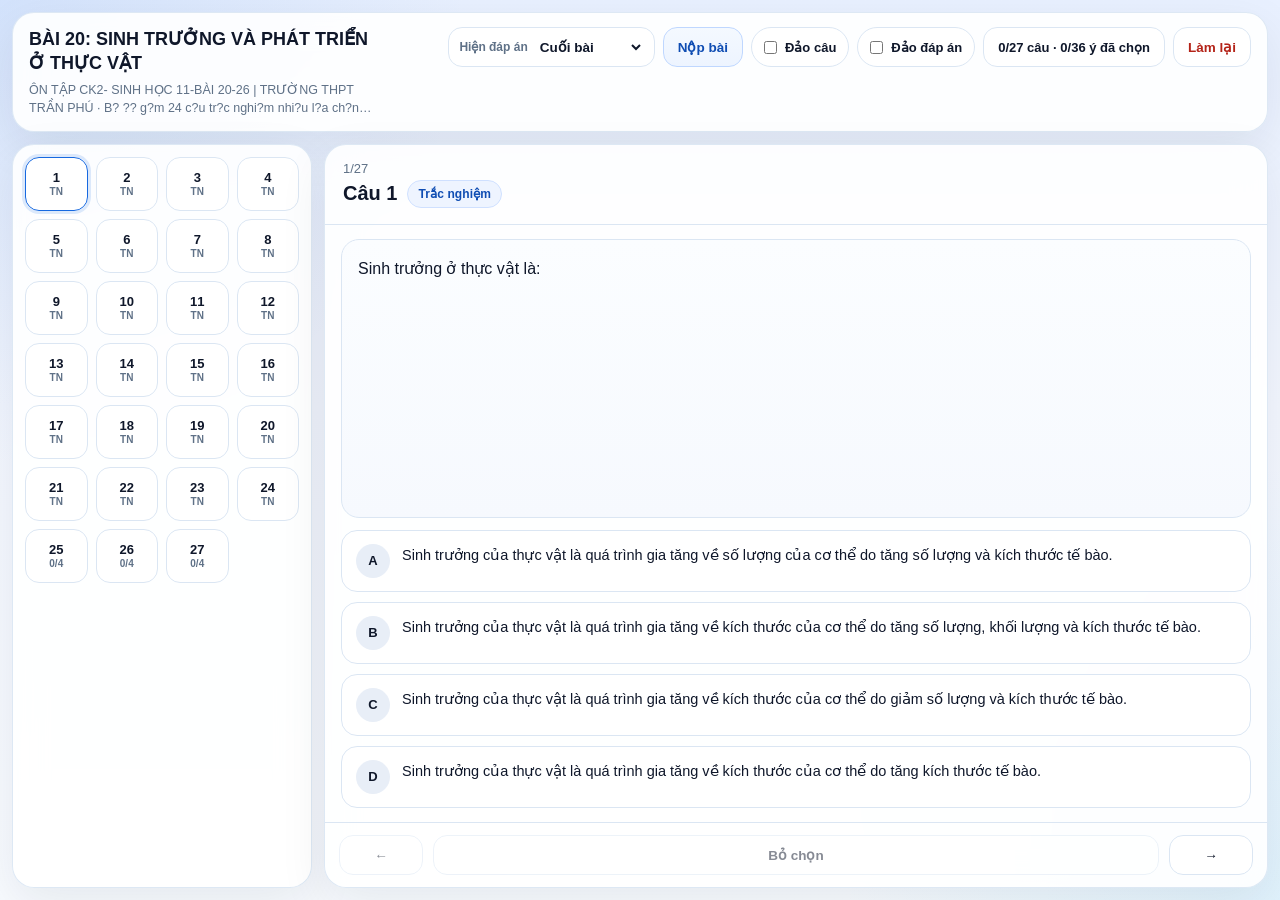
==== index.html @ 94e18d4b "Migrate quiz to bai20 data and remove explanations" ====
<!DOCTYPE html>
<html lang="vi">
<head>
  <meta charset="UTF-8" />
  <meta name="viewport" content="width=device-width, initial-scale=1.0, viewport-fit=cover" />
  <title>Ôn tập Sinh học 11</title>
  <link rel="stylesheet" href="style.css" />
</head>
<body>
  <div class="app">
    <header class="topbar">
      <div class="titlebox">
        <div class="title" id="examTitle">Đang tải...</div>
        <div class="subtitle" id="examSection"></div>
      </div>

      <div class="tools">
        <button class="tool-btn mobile-only" id="openPaletteBtn" type="button">Câu</button>
        <label class="tool-field mode-field" for="revealModeSelect">
          <span class="tool-label">Hiện đáp án</span>
          <select class="tool-select" id="revealModeSelect">
            <option value="submit">Cuối bài</option>
            <option value="instant">Chọn xong</option>
          </select>
        </label>
        <button class="tool-btn accent" id="submitBtn" type="button">Nộp bài</button>
        <label class="toggle-chip" for="shuffleQuestionsToggle">
          <input id="shuffleQuestionsToggle" type="checkbox" />
          <span>Đảo câu</span>
        </label>
        <label class="toggle-chip" for="shuffleOptionsToggle">
          <input id="shuffleOptionsToggle" type="checkbox" />
          <span>Đảo đáp án</span>
        </label>
        <div class="summary" id="summary">0/0</div>
        <button class="tool-btn danger" id="resetBtn" type="button" title="Xóa toàn bộ lựa chọn">Làm lại</button>
      </div>
    </header>

    <main class="main">
      <aside class="sidebar card">
        <div class="palette" id="paletteDesktop"></div>
      </aside>

      <section class="viewer card">
        <div class="viewer-head">
          <div class="viewer-head-left">
            <div class="q-position" id="qPosition">0/0</div>
            <div class="q-title-row">
              <div class="q-number" id="qNumber">Câu 1</div>
              <div class="q-type-badge" id="qTypeBadge" hidden>Trắc nghiệm</div>
            </div>
          </div>
          <div class="viewer-head-right">
            <div class="answer-chip" id="answerChip" hidden>Đáp án: A</div>
          </div>
        </div>

        <div class="viewer-body">
          <div class="question-text" id="questionText">Đang tải...</div>
          <div class="question-media" id="questionMedia" hidden></div>
          <div class="options" id="options"></div>
        </div>

        <div class="viewer-foot">
          <button class="nav-btn" id="prevBtn" type="button">←</button>
          <button class="nav-btn" id="clearBtn" type="button">Bỏ chọn</button>
          <button class="nav-btn" id="nextBtn" type="button">→</button>
        </div>
      </section>
    </main>
  </div>

  <div class="overlay" id="overlay" hidden>
    <div class="overlay-panel">
      <div class="overlay-head">
        <div class="overlay-title">Chọn câu</div>
        <button class="tool-btn" id="closePaletteBtn" type="button">Đóng</button>
      </div>
      <div class="palette mobile-palette" id="paletteMobile"></div>
    </div>
  </div>

  <script src="javascript.js"></script>
</body>
</html>
---- style.css ----
:root {
  --bg: #f3f7ff;
  --bg-strong: #e8f0ff;
  --card: #ffffff;
  --line: #dbe6f3;
  --line-strong: #bfd2e6;
  --text: #0f172a;
  --muted: #5f7187;
  --accent: #1769e0;
  --accent-strong: #0f4db3;
  --accent-soft: #edf4ff;
  --green: #157347;
  --green-soft: #ecfdf3;
  --red: #b42318;
  --red-soft: #fff1f1;
  --amber: #b45309;
  --amber-soft: #fff7e8;
  --code-bg: #0f172a;
  --code-border: #1e293b;
  --code-text: #e2e8f0;
  --code-comment: #94a3b8;
  --code-keyword: #f59e0b;
  --code-builtin: #67e8f9;
  --code-string: #86efac;
  --code-number: #fda4af;
  --inline-code-bg: #e0f2fe;
  --inline-code-border: #bae6fd;
  --inline-code-text: #0c4a6e;
  --shadow: 0 16px 48px rgba(15, 23, 42, 0.08);
}

* {
  box-sizing: border-box;
}

html,
body {
  height: 100%;
  margin: 0;
}

body {
  font-family: "Be Vietnam Pro", "Segoe UI", sans-serif;
  background:
    radial-gradient(circle at top left, rgba(23, 105, 224, 0.1), transparent 30%),
    radial-gradient(circle at right bottom, rgba(14, 165, 233, 0.1), transparent 28%),
    linear-gradient(180deg, var(--bg-strong) 0%, var(--bg) 45%, #f8fbff 100%);
  color: var(--text);
  overflow: hidden;
}

button {
  font: inherit;
}

.app {
  height: 100dvh;
  padding: 12px;
  display: grid;
  grid-template-rows: auto 1fr;
  gap: 12px;
}

.card,
.topbar {
  background: rgba(255, 255, 255, 0.9);
  border: 1px solid rgba(219, 230, 243, 0.92);
  border-radius: 22px;
  box-shadow: var(--shadow);
  backdrop-filter: blur(16px);
}

.topbar {
  display: flex;
  align-items: flex-start;
  justify-content: space-between;
  flex-wrap: wrap;
  gap: 14px;
  padding: 14px 16px;
  min-width: 0;
}

.titlebox {
  flex: 1;
  min-width: 0;
}

.title {
  font-size: 18px;
  font-weight: 800;
  line-height: 1.35;
  white-space: normal;
  display: -webkit-box;
  -webkit-box-orient: vertical;
  -webkit-line-clamp: 2;
  overflow: hidden;
}

.subtitle {
  margin-top: 5px;
  font-size: 12.5px;
  line-height: 1.45;
  color: var(--muted);
  white-space: normal;
  display: -webkit-box;
  -webkit-box-orient: vertical;
  -webkit-line-clamp: 2;
  overflow: hidden;
}

.tools {
  display: flex;
  align-items: center;
  justify-content: flex-end;
  gap: 8px;
  flex-wrap: wrap;
  flex: 1 1 520px;
  min-width: 0;
}

.tool-btn,
.nav-btn,
.q-btn,
.option-btn,
.tf-choice-btn {
  -webkit-tap-highlight-color: transparent;
  touch-action: manipulation;
}

.tool-btn,
.nav-btn {
  min-height: 40px;
  padding: 0 14px;
  border: 1px solid var(--line);
  background: rgba(255, 255, 255, 0.92);
  color: var(--text);
  border-radius: 14px;
  font-size: 13.5px;
  font-weight: 700;
  cursor: pointer;
  transition: 0.16s ease;
}

.tool-btn,
.tool-field,
.toggle-chip,
.summary {
  min-width: 0;
}

.tool-btn:hover,
.nav-btn:hover {
  border-color: var(--line-strong);
  background: #f8fbff;
}

.tool-btn.active {
  border-color: #a8c8ff;
  background: var(--accent-soft);
  color: var(--accent-strong);
}

.tool-btn.accent {
  border-color: #bfd7ff;
  background: linear-gradient(180deg, #f4f9ff 0%, var(--accent-soft) 100%);
  color: var(--accent-strong);
}

.tool-btn.danger {
  color: var(--red);
}

.tool-btn:disabled,
.nav-btn:disabled,
.tf-choice-btn:disabled {
  opacity: 0.5;
  cursor: not-allowed;
}

.tool-field {
  min-height: 40px;
  max-width: 100%;
  padding: 0 10px;
  display: inline-flex;
  align-items: center;
  gap: 8px;
  border: 1px solid var(--line);
  border-radius: 14px;
  background: rgba(255, 255, 255, 0.92);
}

.mode-field {
  min-width: 0;
}

.tool-label {
  flex-shrink: 0;
  color: var(--muted);
  font-size: 12px;
  font-weight: 800;
  white-space: nowrap;
}

.tool-select {
  min-width: 108px;
  max-width: 100%;
  border: 0;
  padding: 0;
  background: transparent;
  color: var(--text);
  font-size: 13.5px;
  font-weight: 700;
  outline: none;
}

.toggle-chip {
  min-height: 40px;
  max-width: 100%;
  padding: 0 12px;
  display: inline-flex;
  align-items: center;
  gap: 8px;
  border: 1px solid var(--line);
  border-radius: 999px;
  background: rgba(255, 255, 255, 0.92);
  color: var(--text);
  font-size: 13px;
  font-weight: 700;
  cursor: pointer;
  user-select: none;
}

.toggle-chip span {
  min-width: 0;
  overflow: hidden;
  text-overflow: ellipsis;
  white-space: nowrap;
}

.toggle-chip input {
  margin: 0;
  accent-color: var(--accent);
}

.summary {
  min-height: 40px;
  padding: 0 14px;
  display: flex;
  align-items: center;
  justify-content: center;
  border: 1px solid var(--line);
  border-radius: 14px;
  background: rgba(255, 255, 255, 0.92);
  font-size: 13px;
  font-weight: 800;
  white-space: nowrap;
}

.main {
  min-height: 0;
  display: grid;
  grid-template-columns: minmax(250px, 300px) minmax(0, 1fr);
  gap: 12px;
}

.sidebar {
  min-height: 0;
  overflow: auto;
  padding: 12px;
}

.palette {
  display: grid;
  grid-template-columns: repeat(auto-fill, minmax(58px, 1fr));
  gap: 8px;
  align-content: start;
}

.q-btn {
  min-height: 54px;
  padding: 8px 6px;
  border: 1px solid var(--line);
  background: rgba(255, 255, 255, 0.96);
  color: var(--text);
  border-radius: 14px;
  display: flex;
  flex-direction: column;
  align-items: center;
  justify-content: center;
  gap: 2px;
  cursor: pointer;
  transition: 0.16s ease;
}

.q-btn:hover {
  border-color: var(--line-strong);
  background: #f8fbff;
}

.q-btn-number {
  font-size: 13px;
  font-weight: 800;
  line-height: 1;
}

.q-btn-meta {
  font-size: 10px;
  font-weight: 700;
  color: var(--muted);
  line-height: 1.1;
  text-transform: uppercase;
}

.q-btn.answered {
  background: var(--accent-soft);
  border-color: #bfd7ff;
  color: var(--accent-strong);
}

.q-btn.answered .q-btn-meta {
  color: var(--accent-strong);
}

.q-btn.partial {
  background: var(--amber-soft);
  border-color: #fbd38d;
  color: var(--amber);
}

.q-btn.partial .q-btn-meta {
  color: var(--amber);
}

.q-btn.correct {
  background: var(--green-soft);
  border-color: #9fe3b8;
  color: var(--green);
}

.q-btn.correct .q-btn-meta {
  color: var(--green);
}

.q-btn.wrong {
  background: var(--red-soft);
  border-color: #f7b1aa;
  color: var(--red);
}

.q-btn.wrong .q-btn-meta {
  color: var(--red);
}

.q-btn.current {
  border-color: var(--accent);
  box-shadow: 0 0 0 3px rgba(23, 105, 224, 0.14);
}

.viewer {
  min-width: 0;
  min-height: 0;
  display: grid;
  grid-template-rows: auto 1fr auto;
  overflow: hidden;
}

.viewer-head {
  display: flex;
  align-items: flex-start;
  justify-content: space-between;
  gap: 12px;
  padding: 16px 18px;
  border-bottom: 1px solid var(--line);
}

.viewer-head-left {
  min-width: 0;
}

.q-position {
  font-size: 13px;
  color: var(--muted);
}

.q-title-row {
  margin-top: 4px;
  display: flex;
  align-items: center;
  gap: 10px;
  flex-wrap: wrap;
}

.q-number {
  font-size: 20px;
  font-weight: 800;
}

.q-type-badge {
  padding: 6px 10px;
  border-radius: 999px;
  font-size: 12px;
  font-weight: 800;
  letter-spacing: 0.01em;
  background: #eef4ff;
  border: 1px solid #cfe0ff;
  color: var(--accent-strong);
}

.q-type-badge[data-type="true_false"] {
  background: #fff7ed;
  border-color: #fed7aa;
  color: #c2410c;
}

.viewer-head-right {
  display: flex;
  align-items: flex-start;
  justify-content: flex-end;
  gap: 8px;
  flex-shrink: 0;
}

.answer-chip {
  max-width: 320px;
  flex-shrink: 0;
  padding: 9px 12px;
  border-radius: 16px;
  border: 1px solid #9fe3b8;
  background: var(--green-soft);
  color: var(--green);
  font-size: 13px;
  font-weight: 800;
  line-height: 1.45;
  white-space: nowrap;
}

.answer-chip.wide {
  white-space: normal;
}

.viewer-body {
  min-height: 0;
  display: flex;
  flex-direction: column;
  gap: 12px;
  padding: 14px 16px;
  overflow: hidden;
}

.question-text {
  flex: 1 1 auto;
  min-height: 0;
  overflow: auto;
  padding: 16px;
  display: flex;
  flex-direction: column;
  gap: 12px;
  border: 1px solid var(--line);
  border-radius: 18px;
  background: linear-gradient(180deg, #fbfdff 0%, #f6f9fe 100%);
  white-space: normal;
  word-break: break-word;
  font-size: 16px;
  line-height: 1.65;
  tab-size: 4;
}

.question-stem {
  white-space: pre-wrap;
}

.question-media {
  display: grid;
  gap: 12px;
}

.question-figure {
  margin: 0;
  border: 1px solid var(--line);
  border-radius: 18px;
  background: rgba(255, 255, 255, 0.96);
  overflow: hidden;
}

.question-image {
  width: 100%;
  max-height: min(46vh, 420px);
  display: block;
  object-fit: contain;
  background:
    linear-gradient(135deg, rgba(23, 105, 224, 0.08), rgba(14, 165, 233, 0.04)),
    #f8fbff;
}

.question-caption {
  padding: 10px 12px 12px;
  border-top: 1px solid var(--line);
  color: var(--muted);
  font-size: 13px;
  line-height: 1.5;
}

.question-code {
  margin: 0;
  border: 1px solid var(--code-border);
  border-radius: 16px;
  background: linear-gradient(180deg, #111827 0%, var(--code-bg) 100%);
  color: var(--code-text);
  overflow-x: auto;
  box-shadow: inset 0 1px 0 rgba(255, 255, 255, 0.04);
}

.question-code code {
  display: block;
  min-width: max-content;
  padding: 14px 16px;
  font-family: Consolas, "Courier New", monospace;
  font-size: 13.5px;
  line-height: 1.6;
  white-space: pre;
  tab-size: 4;
}

.inline-code {
  display: inline-block;
  padding: 0.08em 0.45em;
  border: 1px solid var(--inline-code-border);
  border-radius: 8px;
  background: var(--inline-code-bg);
  color: var(--inline-code-text);
  font-family: Consolas, "Courier New", monospace;
  font-size: 0.92em;
  line-height: 1.45;
  white-space: break-spaces;
}

.code-token.comment {
  color: var(--code-comment);
  font-style: italic;
}

.code-token.keyword {
  color: var(--code-keyword);
  font-weight: 700;
}

.code-token.builtin {
  color: var(--code-builtin);
}

.code-token.string {
  color: var(--code-string);
}

.code-token.number {
  color: var(--code-number);
}

.options {
  flex: 0 1 auto;
  overflow: auto;
  display: grid;
  gap: 10px;
}

.option-btn {
  width: 100%;
  text-align: left;
  padding: 13px 14px;
  display: grid;
  grid-template-columns: auto minmax(0, 1fr);
  align-items: start;
  gap: 12px;
  border: 1px solid var(--line);
  border-radius: 16px;
  background: rgba(255, 255, 255, 0.96);
  color: var(--text);
  cursor: pointer;
  transition: 0.16s ease;
  white-space: pre-wrap;
  word-break: break-word;
  font-size: 14.5px;
  line-height: 1.6;
}

.option-label {
  width: 34px;
  height: 34px;
  display: inline-flex;
  align-items: center;
  justify-content: center;
  border-radius: 999px;
  background: #e8eef7;
  color: #0f172a;
  font-size: 13px;
  font-weight: 800;
}

.option-copy {
  min-width: 0;
}

.option-btn:hover {
  border-color: var(--line-strong);
  background: #f8fbff;
}

.option-btn.selected {
  border-color: var(--accent);
  background: var(--accent-soft);
}

.option-btn.correct {
  border-color: #9fe3b8;
  background: var(--green-soft);
  color: #166534;
}

.option-btn.correct .option-label {
  background: #c7f2d6;
  color: #166534;
}

.option-btn.wrong {
  border-color: #f7b1aa;
  background: var(--red-soft);
  color: #991b1b;
}

.option-btn.wrong .option-label {
  background: #ffd7d4;
  color: #991b1b;
}

.option-btn.selected .option-label {
  background: #cfe0ff;
  color: var(--accent-strong);
}

.option-btn.correct.selected .option-label {
  background: #c7f2d6;
  color: #166534;
}

.option-btn.wrong.selected .option-label {
  background: #ffd7d4;
  color: #991b1b;
}

.options[data-type="true_false"] {
  display: flex;
  flex-direction: column;
  gap: 12px;
}

.tf-intro {
  display: flex;
  align-items: center;
  gap: 8px;
  padding: 10px 12px;
  border: 1px solid #d7e5f5;
  border-radius: 14px;
  background: #f7fbff;
  color: var(--muted);
  font-size: 13px;
  font-weight: 700;
}

.tf-intro-badge {
  padding: 4px 9px;
  border-radius: 999px;
  background: #e8f1ff;
  color: var(--accent-strong);
  font-size: 11px;
  font-weight: 800;
}

.tf-card {
  padding: 14px;
  display: grid;
  grid-template-columns: 42px minmax(0, 1fr);
  gap: 12px;
  border: 1px solid var(--line);
  border-radius: 18px;
  background: rgba(255, 255, 255, 0.96);
  transition: 0.16s ease;
}

.tf-card.answered {
  border-color: #cfe0ff;
}

.tf-card.correct {
  border-color: #9fe3b8;
  background: linear-gradient(180deg, #ffffff 0%, #f2fcf5 100%);
}

.tf-card.wrong {
  border-color: #f7b1aa;
  background: linear-gradient(180deg, #ffffff 0%, #fff4f4 100%);
}

.tf-marker {
  width: 42px;
  height: 42px;
  display: inline-flex;
  align-items: center;
  justify-content: center;
  border-radius: 14px;
  background: #eef4ff;
  color: var(--accent-strong);
  font-size: 15px;
  font-weight: 800;
  text-transform: lowercase;
}

.tf-card.correct .tf-marker {
  background: #d4f7df;
  color: #166534;
}

.tf-card.wrong .tf-marker {
  background: #ffe0dd;
  color: #991b1b;
}

.tf-body {
  min-width: 0;
  display: flex;
  flex-direction: column;
  gap: 10px;
}

.tf-text {
  font-size: 14.5px;
  line-height: 1.6;
  white-space: pre-wrap;
  word-break: break-word;
}

.tf-choice-row {
  display: flex;
  gap: 8px;
  flex-wrap: wrap;
}

.tf-choice-btn {
  min-width: 94px;
  min-height: 38px;
  padding: 0 14px;
  border: 1px solid var(--line);
  border-radius: 12px;
  background: #f8fbff;
  color: var(--text);
  font-size: 13.5px;
  font-weight: 800;
  cursor: pointer;
  transition: 0.16s ease;
}

.tf-choice-btn:hover {
  border-color: var(--line-strong);
  background: #eef5ff;
}

.tf-choice-btn.selected {
  border-color: var(--accent);
  background: var(--accent-soft);
  color: var(--accent-strong);
}

.tf-choice-btn.correct {
  border-color: #9fe3b8;
  background: var(--green-soft);
  color: #166534;
}

.tf-choice-btn.wrong {
  border-color: #f7b1aa;
  background: var(--red-soft);
  color: #991b1b;
}

.tf-feedback {
  font-size: 13px;
  font-weight: 700;
  color: var(--muted);
}

.tf-feedback.correct {
  color: #166534;
}

.tf-feedback.wrong {
  color: #991b1b;
}

.viewer-foot {
  display: grid;
  grid-template-columns: 84px 1fr 84px;
  gap: 10px;
  padding: 12px 14px;
  border-top: 1px solid var(--line);
}

.overlay {
  position: fixed;
  inset: 0;
  z-index: 50;
  background: rgba(15, 23, 42, 0.42);
  padding: 10px;
}

.overlay-panel {
  height: calc(100dvh - 20px);
  background: rgba(255, 255, 255, 0.94);
  border: 1px solid rgba(219, 230, 243, 0.92);
  border-radius: 22px;
  box-shadow: var(--shadow);
  backdrop-filter: blur(18px);
  display: grid;
  grid-template-rows: auto 1fr;
  gap: 10px;
  padding: 12px;
  overflow: hidden;
}

.overlay-head {
  display: flex;
  align-items: center;
  justify-content: space-between;
  gap: 8px;
}

.overlay-title {
  font-size: 14px;
  font-weight: 800;
}

.mobile-palette {
  overflow: auto;
}

.mobile-only {
  display: none;
}

[hidden] {
  display: none !important;
}

.q-btn:focus-visible,
.tool-btn:focus-visible,
.nav-btn:focus-visible,
.option-btn:focus-visible,
.tf-choice-btn:focus-visible {
  outline: 2px solid rgba(23, 105, 224, 0.24);
  outline-offset: 2px;
}

*::-webkit-scrollbar {
  width: 10px;
  height: 10px;
}

*::-webkit-scrollbar-track {
  background: transparent;
}

*::-webkit-scrollbar-thumb {
  background: #c8d7e8;
  border-radius: 999px;
  border: 2px solid transparent;
  background-clip: padding-box;
}

@media (max-width: 900px) {
  .app {
    padding: 8px;
    gap: 8px;
  }

  .main {
    grid-template-columns: 1fr;
  }

  .sidebar {
    display: none;
  }

  .mobile-only {
    display: inline-flex;
  }

  .subtitle {
    display: none;
  }

  .topbar {
    gap: 8px;
    padding: 10px 12px;
    border-radius: 18px;
  }

  .tools {
    width: 100%;
    display: grid;
    grid-template-columns: auto minmax(0, 1fr) minmax(0, 1fr) auto;
    justify-content: stretch;
    align-items: stretch;
    gap: 6px;
  }

  .title {
    font-size: 15px;
    -webkit-line-clamp: 1;
  }

  .tool-btn,
  .tool-field,
  .toggle-chip,
  .summary {
    min-height: 36px;
  }

  .tool-btn,
  .summary {
    padding: 0 10px;
    font-size: 12.5px;
    border-radius: 12px;
  }

  .tool-field {
    padding: 0 8px;
    gap: 6px;
  }

  .tool-label {
    font-size: 11px;
  }

  .tool-select {
    min-width: 0;
    width: 100%;
    font-size: 12.5px;
  }

  .toggle-chip {
    padding: 0 10px;
    gap: 6px;
    justify-content: center;
    font-size: 12px;
  }

  #openPaletteBtn {
    grid-column: 1;
    grid-row: 1;
    justify-content: center;
  }

  .mode-field {
    grid-column: 2 / 4;
    grid-row: 1;
  }

  #submitBtn {
    grid-column: 4;
    grid-row: 1;
  }

  #summary {
    grid-column: 1 / 3;
    grid-row: 2;
    justify-content: flex-start;
  }

  #shuffleQuestionsToggle {
    grid-column: 3;
    grid-row: 2;
  }

  #shuffleOptionsToggle {
    grid-column: 4;
    grid-row: 2;
  }

  #resetBtn {
    grid-column: 1 / 5;
    grid-row: 3;
  }

  .viewer-head {
    padding: 12px 14px;
    flex-direction: column;
  }

  .viewer-head-right {
    width: 100%;
    justify-content: space-between;
  }

  .q-number {
    font-size: 18px;
  }

  .viewer-body {
    padding: 10px 12px;
  }

  .question-text {
    padding: 13px;
    font-size: 14.5px;
    line-height: 1.55;
  }

  .question-image {
    max-height: min(34vh, 300px);
  }

  .question-code code {
    font-size: 12.5px;
  }

  .option-btn {
    padding: 12px;
    font-size: 13.5px;
    gap: 10px;
  }

  .option-label {
    width: 32px;
    height: 32px;
  }

  .tf-card {
    grid-template-columns: 38px minmax(0, 1fr);
    gap: 10px;
    padding: 12px;
  }

  .tf-marker {
    width: 38px;
    height: 38px;
    border-radius: 12px;
    font-size: 14px;
  }

  .tf-choice-btn {
    flex: 1 1 120px;
  }

  .answer-chip {
    max-width: none;
  }

  .viewer-foot {
    grid-template-columns: 68px 1fr 68px;
    padding: 10px 12px;
  }

  .palette {
    grid-template-columns: repeat(auto-fill, minmax(56px, 1fr));
  }
}

@media (max-width: 560px) {
  .tool-label {
    display: none;
  }

  .mode-field {
    padding-inline: 10px;
  }

  .q-type-badge {
    font-size: 11px;
  }
}

@media (max-height: 720px) {
  .question-text {
    font-size: 14px;
    line-height: 1.48;
  }

  .question-code code {
    font-size: 12px;
    line-height: 1.5;
  }

  .option-btn,
  .tf-text {
    font-size: 13.5px;
  }

  .q-btn {
    min-height: 50px;
  }
}
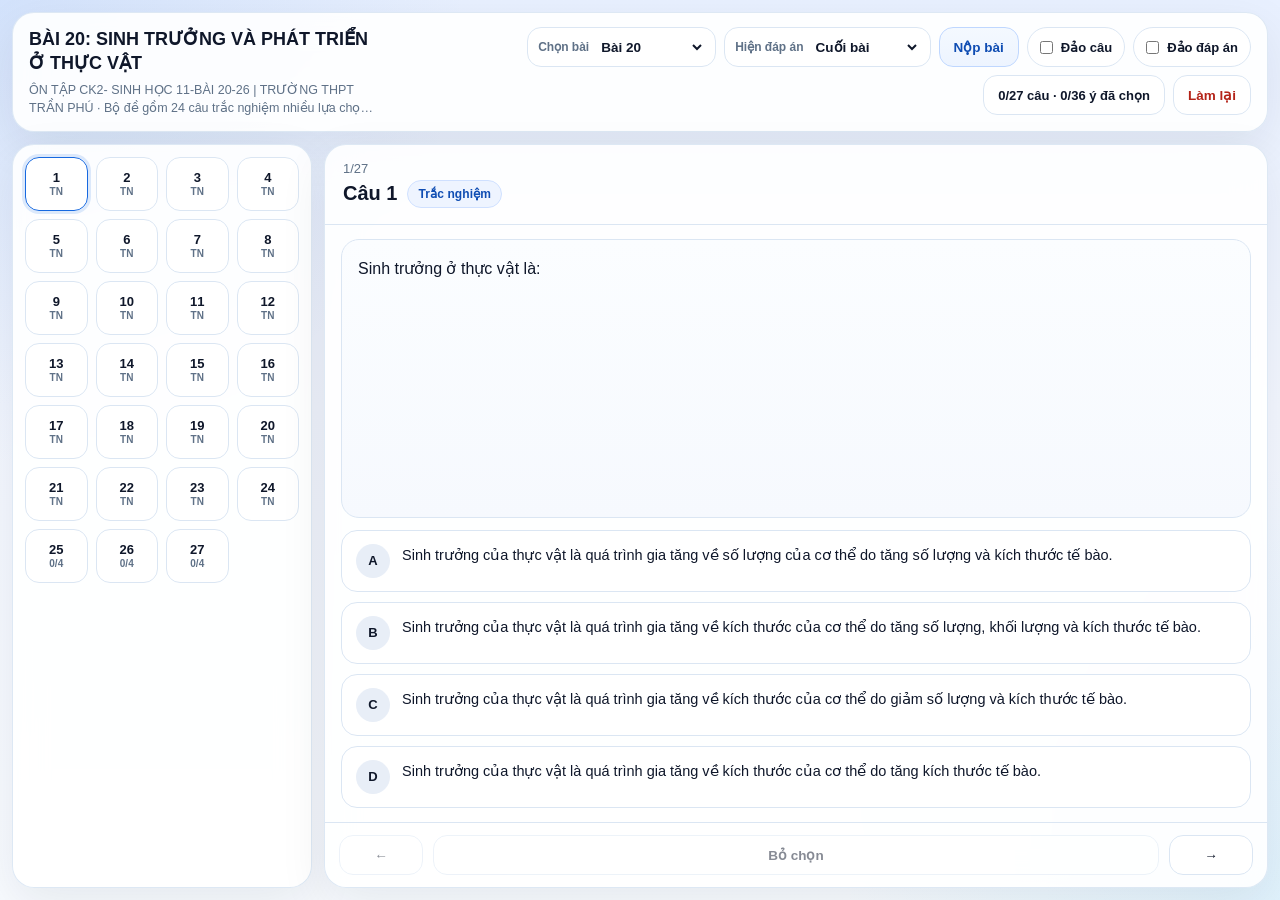
==== commit dda32718: "Add lesson selector and support bài 21" ====
--- a/index.html
+++ b/index.html
@@ -9,13 +9,44 @@
 <body>
   <div class="app">
     <header class="topbar">
+      <button
+        class="tool-btn mobile-only mobile-menu-btn"
+        id="openToolsBtn"
+        type="button"
+        aria-label="Mở menu chỉnh sâu"
+        aria-expanded="false"
+      >
+        <span class="hamburger-icon" aria-hidden="true">
+          <span></span>
+          <span></span>
+          <span></span>
+        </span>
+      </button>
+      <button
+        class="tool-btn mobile-only mobile-palette-trigger"
+        id="mobilePaletteBtn"
+        type="button"
+        aria-expanded="false"
+      >
+        Câu
+      </button>
       <div class="titlebox">
         <div class="title" id="examTitle">Đang tải...</div>
+        <div class="mobile-title" id="mobileExamTitle">Đang tải...</div>
         <div class="subtitle" id="examSection"></div>
       </div>
 
-      <div class="tools">
+      <div class="tools-host" id="toolsDesktopMount">
+      <div class="tools" id="toolsPanel">
+        <div class="tools-sheet-head mobile-only">
+          <div class="tools-sheet-title">Menu chỉnh sâu</div>
+          <button class="tool-btn" id="closeToolsBtn" type="button">Đóng</button>
+        </div>
         <button class="tool-btn mobile-only" id="openPaletteBtn" type="button">Câu</button>
+        <label class="tool-field" for="lessonSelect">
+          <span class="tool-label">Chọn bài</span>
+          <select class="tool-select" id="lessonSelect"></select>
+        </label>
         <label class="tool-field mode-field" for="revealModeSelect">
           <span class="tool-label">Hiện đáp án</span>
           <select class="tool-select" id="revealModeSelect">
@@ -34,6 +65,7 @@
         </label>
         <div class="summary" id="summary">0/0</div>
         <button class="tool-btn danger" id="resetBtn" type="button" title="Xóa toàn bộ lựa chọn">Làm lại</button>
+      </div>
       </div>
     </header>
 
@@ -71,12 +103,19 @@
     </main>
   </div>
 
-  <div class="overlay" id="overlay" hidden>
+  <div class="tools-backdrop" id="toolsBackdrop">
+    <div class="tools-overlay-panel">
+      <div class="tools-sheet-shell" id="toolsSheetShell"></div>
+    </div>
+  </div>
+
+  <div class="overlay" id="overlay">
     <div class="overlay-panel">
       <div class="overlay-head">
         <div class="overlay-title">Chọn câu</div>
         <button class="tool-btn" id="closePaletteBtn" type="button">Đóng</button>
       </div>
+      <div class="overlay-subtitle" id="paletteSummary"></div>
       <div class="palette mobile-palette" id="paletteMobile"></div>
     </div>
   </div>
--- a/style.css
+++ b/style.css
@@ -56,6 +56,10 @@
 .app {
   height: 100dvh;
   padding: 12px;
+  padding-top: max(12px, env(safe-area-inset-top));
+  padding-bottom: max(12px, env(safe-area-inset-bottom));
+  padding-left: max(12px, env(safe-area-inset-left));
+  padding-right: max(12px, env(safe-area-inset-right));
   display: grid;
   grid-template-rows: auto 1fr;
   gap: 12px;
@@ -83,6 +87,9 @@
 .titlebox {
   flex: 1;
   min-width: 0;
+  display: flex;
+  flex-direction: column;
+  justify-content: center;
 }
 
 .title {
@@ -94,6 +101,16 @@
   -webkit-box-orient: vertical;
   -webkit-line-clamp: 2;
   overflow: hidden;
+}
+
+.mobile-title {
+  display: none;
+  font-size: 15px;
+  font-weight: 800;
+  line-height: 1.25;
+  white-space: nowrap;
+  overflow: hidden;
+  text-overflow: ellipsis;
 }
 
 .subtitle {
@@ -108,14 +125,50 @@
   overflow: hidden;
 }
 
+.tools-host {
+  flex: 1 1 520px;
+  min-width: 0;
+}
+
 .tools {
   display: flex;
   align-items: center;
   justify-content: flex-end;
   gap: 8px;
   flex-wrap: wrap;
-  flex: 1 1 520px;
+  width: 100%;
   min-width: 0;
+}
+
+.tools-sheet-head {
+  width: 100%;
+  align-items: center;
+  justify-content: space-between;
+  gap: 10px;
+}
+
+.tools-sheet-title {
+  min-width: 0;
+  font-size: 14px;
+  font-weight: 800;
+}
+
+.mobile-menu-btn {
+  padding: 0;
+}
+
+.hamburger-icon {
+  width: 18px;
+  display: inline-flex;
+  flex-direction: column;
+  gap: 4px;
+}
+
+.hamburger-icon span {
+  width: 100%;
+  height: 2px;
+  border-radius: 999px;
+  background: currentColor;
 }
 
 .tool-btn,
@@ -152,6 +205,13 @@
 .nav-btn:hover {
   border-color: var(--line-strong);
   background: #f8fbff;
+}
+
+.tool-btn:active,
+.nav-btn:active {
+  transform: scale(0.95);
+  background: #eef3fa;
+  transition-duration: 0.06s;
 }
 
 .tool-btn.active {
@@ -295,6 +355,11 @@
 .q-btn:hover {
   border-color: var(--line-strong);
   background: #f8fbff;
+}
+
+.q-btn:active {
+  transform: scale(0.93);
+  transition-duration: 0.06s;
 }
 
 .q-btn-number {
@@ -605,6 +670,11 @@
   background: #f8fbff;
 }
 
+.option-btn:active {
+  transform: scale(0.98);
+  transition-duration: 0.06s;
+}
+
 .option-btn.selected {
   border-color: var(--accent);
   background: var(--accent-soft);
@@ -763,6 +833,11 @@
   background: #eef5ff;
 }
 
+.tf-choice-btn:active {
+  transform: scale(0.95);
+  transition-duration: 0.06s;
+}
+
 .tf-choice-btn.selected {
   border-color: var(--accent);
   background: var(--accent-soft);
@@ -807,8 +882,19 @@
   position: fixed;
   inset: 0;
   z-index: 50;
+  background: rgba(15, 23, 42, 0);
+  padding: 10px;
+  opacity: 0;
+  visibility: hidden;
+  pointer-events: none;
+  transition: opacity 0.28s ease, visibility 0.28s ease, background-color 0.28s ease;
+}
+
+.overlay.open {
+  opacity: 1;
+  visibility: visible;
+  pointer-events: auto;
   background: rgba(15, 23, 42, 0.42);
-  padding: 10px;
 }
 
 .overlay-panel {
@@ -823,6 +909,12 @@
   gap: 10px;
   padding: 12px;
   overflow: hidden;
+  transform: translateY(24px);
+  transition: transform 0.28s ease;
+}
+
+.overlay.open .overlay-panel {
+  transform: translateY(0);
 }
 
 .overlay-head {
@@ -837,6 +929,17 @@
   font-weight: 800;
 }
 
+.overlay-subtitle {
+  margin-bottom: 10px;
+  color: var(--muted);
+  font-size: 12.5px;
+  line-height: 1.5;
+}
+
+.overlay-subtitle:empty {
+  display: none;
+}
+
 .mobile-palette {
   overflow: auto;
 }
@@ -845,7 +948,50 @@
   display: none;
 }
 
-[hidden] {
+.tools-backdrop {
+  position: fixed;
+  inset: 0;
+  z-index: 54;
+  background: rgba(15, 23, 42, 0);
+  opacity: 0;
+  visibility: hidden;
+  pointer-events: none;
+  transition: opacity 0.28s ease, visibility 0.28s ease, background-color 0.28s ease;
+}
+
+.tools-backdrop.open {
+  opacity: 1;
+  visibility: visible;
+  pointer-events: auto;
+  background: rgba(15, 23, 42, 0.42);
+}
+
+.tools-overlay-panel {
+  position: absolute;
+  left: 10px;
+  right: 10px;
+  bottom: max(10px, env(safe-area-inset-bottom));
+  max-height: min(76dvh, 560px);
+  padding: 14px;
+  border: 1px solid rgba(219, 230, 243, 0.92);
+  border-radius: 22px;
+  background: rgba(255, 255, 255, 0.94);
+  box-shadow: var(--shadow);
+  backdrop-filter: blur(18px);
+  transform: translateY(24px);
+  transition: transform 0.28s ease;
+  overflow: auto;
+}
+
+.tools-backdrop.open .tools-overlay-panel {
+  transform: translateY(0);
+}
+
+.tools-sheet-shell {
+  min-height: 0;
+}
+
+[hidden]:not(.overlay) {
   display: none !important;
 }
 
@@ -859,8 +1005,8 @@
 }
 
 *::-webkit-scrollbar {
-  width: 10px;
-  height: 10px;
+  width: 8px;
+  height: 8px;
 }
 
 *::-webkit-scrollbar-track {
@@ -875,9 +1021,28 @@
 }
 
 @media (max-width: 900px) {
+  *::-webkit-scrollbar {
+    width: 4px;
+    height: 4px;
+  }
+
+  *::-webkit-scrollbar-thumb {
+    border: 0;
+  }
+}
+
+@media (pointer: coarse) {
+  .options {
+    scroll-behavior: smooth;
+  }
+}
+
+@media (max-width: 900px) {
   .app {
-    padding: 8px;
-    gap: 8px;
+    padding: 6px;
+    padding-top: max(6px, env(safe-area-inset-top));
+    padding-bottom: max(6px, env(safe-area-inset-bottom));
+    gap: 6px;
   }
 
   .main {
@@ -892,28 +1057,422 @@
     display: inline-flex;
   }
 
+  .tools-sheet-head.mobile-only {
+    display: flex;
+  }
+
+  #examTitle {
+    display: none;
+  }
+
+  .mobile-title {
+    display: block;
+  }
+
   .subtitle {
     display: none;
   }
 
   .topbar {
+    align-items: center;
+    justify-content: flex-start;
+    flex-wrap: nowrap;
+    gap: 6px;
+    padding: 8px 10px;
+    border-radius: 16px;
+  }
+
+  .titlebox {
+    flex: 1 1 auto;
+    min-width: 0;
+  }
+
+  .mobile-menu-btn {
+    width: 40px;
+    min-width: 40px;
+    justify-content: center;
+  }
+
+  .mobile-palette-trigger {
+    max-width: 92px;
+    padding-inline: 10px;
+    white-space: nowrap;
+  }
+
+  .tools-host {
+    display: none;
+  }
+
+  .tools {
+    display: grid;
+    grid-template-columns: repeat(2, minmax(0, 1fr));
+    justify-content: initial;
+    align-items: stretch;
     gap: 8px;
+    width: 100%;
+  }
+
+  .tools-overlay-panel {
+    left: 6px;
+    right: 6px;
+    bottom: max(6px, env(safe-area-inset-bottom));
+    max-height: min(82dvh, 560px);
+    padding: 12px;
+    border-radius: 18px;
+  }
+
+  .title {
+    font-size: 14px;
+    -webkit-line-clamp: 1;
+  }
+
+  .tool-btn,
+  .tool-field,
+  .toggle-chip,
+  .summary {
+    min-height: 38px;
+  }
+
+  .tool-btn,
+  .summary {
+    padding: 0 10px;
+    font-size: 12px;
+    border-radius: 12px;
+  }
+
+  .tool-field {
+    padding: 0 9px;
+    gap: 5px;
+  }
+
+  .tool-label {
+    font-size: 11px;
+  }
+
+  .tool-select {
+    min-width: 0;
+    width: 100%;
+    font-size: 12.5px;
+  }
+
+  .toggle-chip {
+    padding: 0 10px;
+    gap: 6px;
+    justify-content: center;
+    font-size: 12px;
+  }
+
+  #openPaletteBtn {
+    display: none;
+  }
+
+  .mode-field {
+    grid-column: 1 / -1;
+  }
+
+  .tools-sheet-head {
+    grid-column: 1 / -1;
+  }
+
+  #summary {
+    grid-column: 1 / -1;
+    justify-content: flex-start;
+    min-height: auto;
+    padding: 8px 10px;
+    white-space: normal;
+  }
+
+  .tools .tool-label {
+    font-size: 11px;
+  }
+
+  .viewer-head {
+    display: grid;
+    grid-template-columns: minmax(0, 1fr) auto;
+    align-items: start;
+    gap: 8px 10px;
     padding: 10px 12px;
-    border-radius: 18px;
+  }
+
+  .viewer-head-right {
+    width: auto;
+    justify-content: flex-end;
+  }
+
+  .q-number {
+    font-size: 17px;
+  }
+
+  .viewer-body {
+    gap: 8px;
+    padding: 8px 10px;
+  }
+
+  .question-text {
+    flex: 1 1 0;
+    gap: 10px;
+    padding: 12px;
+    border-radius: 14px;
+    font-size: 14.5px;
+    line-height: 1.56;
+  }
+
+  .question-media {
+    gap: 8px;
+  }
+
+  .question-image {
+    max-height: min(28vh, 240px);
+  }
+
+  .question-code code {
+    padding: 12px 13px;
+    font-size: 12px;
+    line-height: 1.45;
+  }
+
+  .option-btn {
+    padding: 10px 12px;
+    gap: 9px;
+    border-radius: 14px;
+    font-size: 13.5px;
+    line-height: 1.48;
+  }
+
+  .option-label {
+    width: 30px;
+    height: 30px;
+    font-size: 12px;
+  }
+
+  .options {
+    min-height: 0;
+    max-height: 46%;
+    gap: 8px;
+    align-content: start;
+  }
+
+  .options[data-type="true_false"] {
+    gap: 8px;
+    max-height: 50%;
+  }
+
+  .tf-intro {
+    padding: 8px 10px;
+    border-radius: 12px;
+    font-size: 12px;
+  }
+
+  .tf-intro-badge {
+    padding: 3px 8px;
+    font-size: 10px;
+  }
+
+  .tf-card {
+    grid-template-columns: 34px minmax(0, 1fr);
+    gap: 8px;
+    padding: 10px;
+    border-radius: 14px;
+  }
+
+  .tf-marker {
+    width: 34px;
+    height: 34px;
+    border-radius: 10px;
+    font-size: 12.5px;
+  }
+
+  .tf-body {
+    gap: 8px;
+  }
+
+  .tf-text {
+    font-size: 13.75px;
+    line-height: 1.52;
+  }
+
+  .tf-choice-row {
+    gap: 6px;
+  }
+
+  .tf-choice-btn {
+    flex: 1 1 96px;
+    min-height: 36px;
+    padding: 0 12px;
+    border-radius: 10px;
+    font-size: 12.5px;
+  }
+
+  .tf-feedback {
+    font-size: 12px;
+  }
+
+  .answer-chip {
+    max-width: none;
+    padding: 6px 9px;
+    border-radius: 12px;
+    font-size: 11.5px;
+    line-height: 1.35;
+  }
+
+  .viewer-foot {
+    grid-template-columns: 64px 1fr 64px;
+    gap: 8px;
+    padding: 8px 10px;
+  }
+
+  .viewer-foot .nav-btn:first-child {
+    justify-self: start;
+  }
+
+  .viewer-foot .nav-btn:last-child {
+    justify-self: end;
+  }
+
+  .nav-btn {
+    min-width: 64px;
+    min-height: 38px;
+    padding: 0 12px;
+    font-size: 13px;
+    border-radius: 12px;
+  }
+
+  .palette {
+    grid-template-columns: repeat(auto-fill, minmax(50px, 1fr));
+    gap: 5px;
+  }
+
+  .q-btn {
+    min-height: 46px;
+    padding: 6px 4px;
+    border-radius: 12px;
+  }
+
+  .q-btn-number {
+    font-size: 12px;
+  }
+
+  .q-btn-meta {
+    font-size: 9px;
+  }
+}
+
+@media (max-width: 560px) {
+  .tool-label {
+    display: none;
+  }
+
+  .mode-field {
+    padding-inline: 10px;
+  }
+
+  .q-type-badge {
+    padding: 4px 7px;
+    font-size: 10.5px;
+  }
+
+  .viewer-head {
+    grid-template-columns: minmax(0, 1fr);
+    gap: 6px;
+    padding: 8px 10px;
+  }
+
+  .q-position {
+    font-size: 11.5px;
+  }
+
+  .q-number {
+    font-size: 15px;
+  }
+
+  .q-title-row {
+    gap: 6px;
+  }
+
+  .viewer-head-right {
+    width: 100%;
+    justify-content: flex-start;
+  }
+
+  .answer-chip {
+    font-size: 11px;
+    padding: 5px 8px;
+  }
+
+  .question-text {
+    padding: 11px;
+    font-size: 14px;
+    line-height: 1.5;
+  }
+
+  .option-btn {
+    padding: 9px 10px;
+    gap: 8px;
+    font-size: 13px;
+    line-height: 1.42;
+  }
+
+  .option-label {
+    width: 28px;
+    height: 28px;
+    font-size: 11px;
+  }
+
+  .options {
+    max-height: 48%;
+  }
+
+  .tf-card {
+    grid-template-columns: 30px minmax(0, 1fr);
+    gap: 7px;
+    padding: 9px;
+  }
+
+  .tf-marker {
+    width: 30px;
+    height: 30px;
+    font-size: 11.5px;
+    border-radius: 9px;
+  }
+
+  .tf-choice-btn {
+    min-height: 34px;
+    padding: 0 10px;
+    font-size: 12px;
+  }
+
+  .viewer-foot {
+    grid-template-columns: 56px 1fr 56px;
+    gap: 6px;
+    padding: 7px 8px;
+  }
+
+  .nav-btn {
+    min-width: 56px;
+    min-height: 36px;
+    padding: 0 10px;
+    font-size: 12.5px;
+  }
+
+  .palette {
+    grid-template-columns: repeat(auto-fill, minmax(46px, 1fr));
+  }
+}
+
+@media (max-width: 380px) {
+  .app {
+    padding: 4px;
+    gap: 4px;
+  }
+
+  .topbar {
+    gap: 5px;
+    padding: 7px 8px;
+    border-radius: 14px;
   }
 
   .tools {
-    width: 100%;
-    display: grid;
-    grid-template-columns: auto minmax(0, 1fr) minmax(0, 1fr) auto;
-    justify-content: stretch;
-    align-items: stretch;
-    gap: 6px;
-  }
-
-  .title {
-    font-size: 15px;
-    -webkit-line-clamp: 1;
+    gap: 5px;
   }
 
   .tool-btn,
@@ -925,164 +1484,86 @@
 
   .tool-btn,
   .summary {
-    padding: 0 10px;
-    font-size: 12.5px;
+    padding: 0 8px;
+    font-size: 11.5px;
+  }
+
+  .toggle-chip {
+    font-size: 11px;
+    padding: 0 8px;
+  }
+
+  .viewer {
+    border-radius: 14px;
+  }
+
+  .question-text {
+    padding: 10px;
     border-radius: 12px;
-  }
-
-  .tool-field {
-    padding: 0 8px;
+    font-size: 13.75px;
+  }
+
+  .options {
+    max-height: 50%;
+  }
+
+  .option-btn {
+    padding: 8px 9px;
+    border-radius: 12px;
+  }
+
+  .tf-card {
+    padding: 8px;
+    border-radius: 12px;
+  }
+
+  .viewer-foot {
+    padding: 6px 7px;
+  }
+
+  .nav-btn {
+    min-width: 52px;
+  }
+}
+
+@media (max-width: 900px) and (max-height: 720px) {
+  .topbar {
+    padding-block: 7px;
+  }
+
+  .viewer-head {
+    padding-block: 8px;
+  }
+
+  .viewer-body {
     gap: 6px;
-  }
-
-  .tool-label {
-    font-size: 11px;
-  }
-
-  .tool-select {
-    min-width: 0;
-    width: 100%;
-    font-size: 12.5px;
-  }
-
-  .toggle-chip {
-    padding: 0 10px;
-    gap: 6px;
-    justify-content: center;
-    font-size: 12px;
-  }
-
-  #openPaletteBtn {
-    grid-column: 1;
-    grid-row: 1;
-    justify-content: center;
-  }
-
-  .mode-field {
-    grid-column: 2 / 4;
-    grid-row: 1;
-  }
-
-  #submitBtn {
-    grid-column: 4;
-    grid-row: 1;
-  }
-
-  #summary {
-    grid-column: 1 / 3;
-    grid-row: 2;
-    justify-content: flex-start;
-  }
-
-  #shuffleQuestionsToggle {
-    grid-column: 3;
-    grid-row: 2;
-  }
-
-  #shuffleOptionsToggle {
-    grid-column: 4;
-    grid-row: 2;
-  }
-
-  #resetBtn {
-    grid-column: 1 / 5;
-    grid-row: 3;
-  }
-
-  .viewer-head {
-    padding: 12px 14px;
-    flex-direction: column;
-  }
-
-  .viewer-head-right {
-    width: 100%;
-    justify-content: space-between;
-  }
-
-  .q-number {
-    font-size: 18px;
-  }
-
-  .viewer-body {
-    padding: 10px 12px;
-  }
-
-  .question-text {
-    padding: 13px;
-    font-size: 14.5px;
-    line-height: 1.55;
-  }
-
-  .question-image {
-    max-height: min(34vh, 300px);
-  }
-
-  .question-code code {
-    font-size: 12.5px;
-  }
-
-  .option-btn {
-    padding: 12px;
-    font-size: 13.5px;
-    gap: 10px;
-  }
-
-  .option-label {
-    width: 32px;
-    height: 32px;
-  }
-
-  .tf-card {
-    grid-template-columns: 38px minmax(0, 1fr);
-    gap: 10px;
-    padding: 12px;
-  }
-
-  .tf-marker {
-    width: 38px;
-    height: 38px;
-    border-radius: 12px;
-    font-size: 14px;
-  }
-
-  .tf-choice-btn {
-    flex: 1 1 120px;
-  }
-
-  .answer-chip {
-    max-width: none;
-  }
-
-  .viewer-foot {
-    grid-template-columns: 68px 1fr 68px;
-    padding: 10px 12px;
-  }
-
-  .palette {
-    grid-template-columns: repeat(auto-fill, minmax(56px, 1fr));
-  }
-}
-
-@media (max-width: 560px) {
-  .tool-label {
-    display: none;
-  }
-
-  .mode-field {
-    padding-inline: 10px;
-  }
-
-  .q-type-badge {
-    font-size: 11px;
-  }
-}
-
-@media (max-height: 720px) {
+    padding-block: 7px;
+  }
+
   .question-text {
     font-size: 14px;
     line-height: 1.48;
   }
 
+  .question-image {
+    max-height: min(22vh, 190px);
+  }
+
+  .options {
+    max-height: 50%;
+  }
+
+  .viewer-foot {
+    padding-block: 6px;
+  }
+}
+
+@media (min-width: 901px) and (max-height: 720px) {
+  .question-text {
+    font-size: 14px;
+    line-height: 1.48;
+  }
+
   .question-code code {
     font-size: 12px;
     line-height: 1.5;
@@ -1097,3 +1578,37 @@
     min-height: 50px;
   }
 }
+
+@keyframes fadeSlideIn {
+  from {
+    opacity: 0;
+    transform: translateY(6px);
+  }
+  to {
+    opacity: 1;
+    transform: translateY(0);
+  }
+}
+
+.viewer-body.transitioning {
+  animation: fadeSlideIn 0.2s ease-out;
+}
+
+@media (prefers-reduced-motion: reduce) {
+  .viewer-body.transitioning {
+    animation: none;
+  }
+
+  .overlay,
+  .overlay-panel {
+    transition: none;
+  }
+
+  .tool-btn:active,
+  .nav-btn:active,
+  .q-btn:active,
+  .option-btn:active,
+  .tf-choice-btn:active {
+    transform: none;
+  }
+}
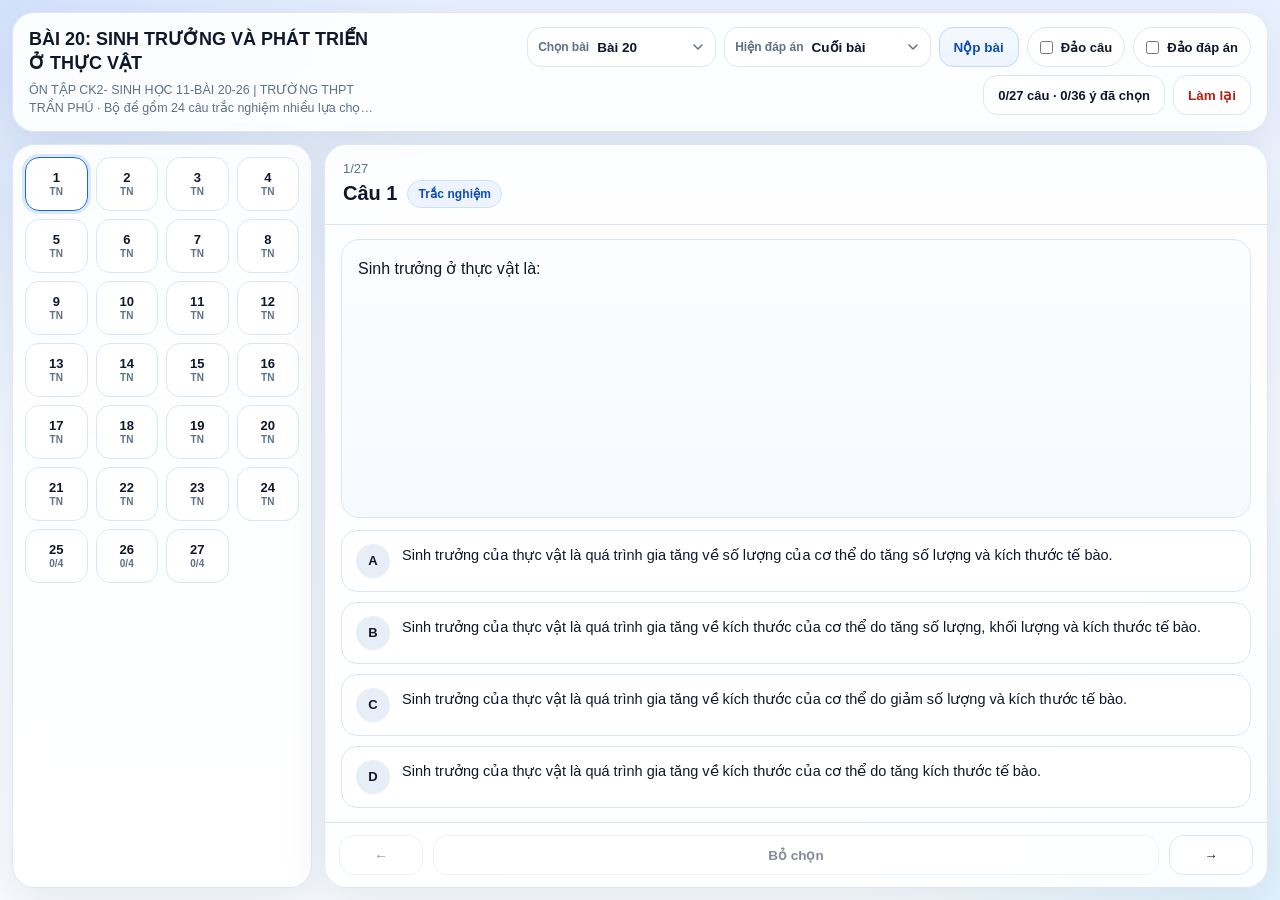
==== commit c7f92561: "Add image lightbox feature for enhanced image viewing experience" ====
--- a/index.html
+++ b/index.html
@@ -120,6 +120,24 @@
     </div>
   </div>
 
+  <div class="image-lightbox" id="imageLightbox" aria-hidden="true">
+    <div class="image-lightbox-panel" id="imageLightboxPanel" role="dialog" aria-modal="true" aria-label="Xem ảnh lớn">
+      <div class="image-lightbox-head">
+        <div class="image-lightbox-meta" id="imageLightboxMeta">Ảnh 1/1</div>
+        <button class="tool-btn image-lightbox-close" id="closeImageLightboxBtn" type="button">Đóng</button>
+      </div>
+      <div class="image-lightbox-stage">
+        <button class="image-lightbox-nav" id="prevImageLightboxBtn" type="button" aria-label="Ảnh trước">←</button>
+        <div class="image-lightbox-viewport" id="imageLightboxViewport">
+          <img class="image-lightbox-image" id="imageLightboxImage" alt="" />
+        </div>
+        <button class="image-lightbox-nav" id="nextImageLightboxBtn" type="button" aria-label="Ảnh tiếp theo">→</button>
+      </div>
+      <div class="image-lightbox-caption" id="imageLightboxCaption" hidden></div>
+      <div class="image-lightbox-hint" id="imageLightboxHint">Bấm ra ngoài ảnh hoặc nhấn Esc để đóng</div>
+    </div>
+  </div>
+
   <script src="javascript.js"></script>
 </body>
 </html>
--- a/style.css
+++ b/style.css
@@ -265,12 +265,20 @@
   min-width: 108px;
   max-width: 100%;
   border: 0;
-  padding: 0;
-  background: transparent;
+  padding: 0 20px 0 0;
+  appearance: none;
+  -webkit-appearance: none;
+  background: transparent url("data:image/svg+xml,%3Csvg xmlns='http://www.w3.org/2000/svg' width='10' height='6' viewBox='0 0 10 6'%3E%3Cpath d='M1 1l4 4 4-4' stroke='%235f7187' stroke-width='1.5' stroke-linecap='round' stroke-linejoin='round' fill='none'/%3E%3C/svg%3E") no-repeat right 2px center;
   color: var(--text);
   font-size: 13.5px;
   font-weight: 700;
   outline: none;
+  cursor: pointer;
+  transition: color 0.15s ease;
+}
+
+.tool-select:hover {
+  color: var(--accent);
 }
 
 .toggle-chip {
@@ -536,7 +544,9 @@
 
 .question-media {
   display: grid;
+  grid-template-columns: repeat(auto-fit, minmax(min(100%, 280px), 1fr));
   gap: 12px;
+  align-items: start;
 }
 
 .question-figure {
@@ -545,6 +555,35 @@
   border-radius: 18px;
   background: rgba(255, 255, 255, 0.96);
   overflow: hidden;
+  box-shadow: 0 10px 24px rgba(15, 23, 42, 0.05);
+  transition: transform 0.18s ease, border-color 0.18s ease, box-shadow 0.18s ease;
+}
+
+.question-figure:hover {
+  border-color: #bfd7ff;
+  box-shadow: 0 16px 32px rgba(15, 23, 42, 0.09);
+  transform: translateY(-1px);
+}
+
+.question-image-trigger {
+  position: relative;
+  width: 100%;
+  padding: 0;
+  border: 0;
+  background: transparent;
+  display: block;
+  cursor: zoom-in;
+  text-align: left;
+}
+
+.question-image-trigger::after {
+  content: "";
+  position: absolute;
+  inset: auto 0 0 0;
+  height: 44%;
+  background: linear-gradient(180deg, rgba(15, 23, 42, 0) 0%, rgba(15, 23, 42, 0.34) 100%);
+  opacity: 0.82;
+  transition: opacity 0.18s ease;
 }
 
 .question-image {
@@ -552,9 +591,42 @@
   max-height: min(46vh, 420px);
   display: block;
   object-fit: contain;
+  transition: transform 0.22s ease;
   background:
     linear-gradient(135deg, rgba(23, 105, 224, 0.08), rgba(14, 165, 233, 0.04)),
     #f8fbff;
+}
+
+.question-image-trigger:hover::after,
+.question-image-trigger:focus-visible::after {
+  opacity: 1;
+}
+
+.question-image-trigger:hover .question-image,
+.question-image-trigger:focus-visible .question-image {
+  transform: scale(1.015);
+}
+
+.question-image-hint {
+  position: absolute;
+  left: 12px;
+  right: 12px;
+  bottom: 12px;
+  z-index: 1;
+  display: inline-flex;
+  align-items: center;
+  justify-content: center;
+  min-height: 32px;
+  padding: 0 12px;
+  border: 1px solid rgba(255, 255, 255, 0.24);
+  border-radius: 999px;
+  background: rgba(15, 23, 42, 0.6);
+  color: #f8fafc;
+  font-size: 12px;
+  font-weight: 800;
+  letter-spacing: 0.01em;
+  backdrop-filter: blur(8px);
+  pointer-events: none;
 }
 
 .question-caption {
@@ -878,6 +950,188 @@
   border-top: 1px solid var(--line);
 }
 
+.image-lightbox {
+  position: fixed;
+  inset: 0;
+  z-index: 72;
+  padding: 16px;
+  background: rgba(2, 8, 23, 0);
+  opacity: 0;
+  visibility: hidden;
+  pointer-events: none;
+  transition: opacity 0.24s ease, visibility 0.24s ease, background-color 0.24s ease;
+}
+
+.image-lightbox.open {
+  opacity: 1;
+  visibility: visible;
+  pointer-events: auto;
+  background: rgba(2, 8, 23, 0.8);
+}
+
+.image-lightbox-panel {
+  width: min(1280px, 100%);
+  height: calc(100dvh - 32px);
+  margin: 0 auto;
+  padding: 16px;
+  display: grid;
+  grid-template-rows: auto minmax(0, 1fr) auto auto;
+  gap: 12px;
+  border: 1px solid rgba(255, 255, 255, 0.12);
+  border-radius: 26px;
+  background:
+    radial-gradient(circle at top, rgba(59, 130, 246, 0.12), transparent 42%),
+    linear-gradient(180deg, rgba(15, 23, 42, 0.96) 0%, rgba(15, 23, 42, 0.92) 100%);
+  box-shadow: 0 32px 80px rgba(0, 0, 0, 0.34);
+  transform: translateY(18px) scale(0.985);
+  transition: transform 0.24s ease;
+}
+
+.image-lightbox.open .image-lightbox-panel {
+  transform: translateY(0) scale(1);
+}
+
+.image-lightbox-head {
+  display: flex;
+  align-items: center;
+  justify-content: space-between;
+  gap: 10px;
+}
+
+.image-lightbox-meta {
+  min-height: 40px;
+  padding: 0 14px;
+  display: inline-flex;
+  align-items: center;
+  border: 1px solid rgba(191, 219, 254, 0.18);
+  border-radius: 999px;
+  background: rgba(15, 23, 42, 0.38);
+  color: #e2e8f0;
+  font-size: 13px;
+  font-weight: 800;
+}
+
+.image-lightbox-close {
+  border-color: rgba(191, 219, 254, 0.18);
+  background: rgba(255, 255, 255, 0.08);
+  color: #f8fafc;
+}
+
+.image-lightbox-close:hover {
+  border-color: rgba(191, 219, 254, 0.3);
+  background: rgba(255, 255, 255, 0.14);
+}
+
+.image-lightbox-stage {
+  min-height: 0;
+  display: grid;
+  grid-template-columns: 54px minmax(0, 1fr) 54px;
+  grid-template-areas: "prev viewport next";
+  align-items: center;
+  gap: 14px;
+}
+
+.image-lightbox-viewport {
+  grid-area: viewport;
+  min-height: 0;
+  height: 100%;
+  padding: 16px;
+  display: flex;
+  align-items: center;
+  justify-content: center;
+  overflow: auto;
+  overscroll-behavior: contain;
+  touch-action: pan-x pan-y pinch-zoom;
+  border: 1px solid rgba(191, 219, 254, 0.16);
+  border-radius: 22px;
+  background:
+    linear-gradient(180deg, rgba(255, 255, 255, 0.05), rgba(255, 255, 255, 0.02)),
+    rgba(15, 23, 42, 0.45);
+  position: relative;
+}
+
+.image-lightbox-viewport.loading::after {
+  content: "Đang tải ảnh...";
+  position: absolute;
+  left: 50%;
+  top: 50%;
+  transform: translate(-50%, -50%);
+  padding: 10px 14px;
+  border: 1px solid rgba(191, 219, 254, 0.18);
+  border-radius: 999px;
+  background: rgba(15, 23, 42, 0.68);
+  color: #e2e8f0;
+  font-size: 12px;
+  font-weight: 800;
+  letter-spacing: 0.01em;
+}
+
+.image-lightbox-image {
+  max-width: 100%;
+  max-height: min(74dvh, 900px);
+  width: auto;
+  height: auto;
+  display: block;
+  object-fit: contain;
+  border-radius: 18px;
+  box-shadow: 0 18px 48px rgba(15, 23, 42, 0.28);
+  background: rgba(255, 255, 255, 0.02);
+}
+
+.image-lightbox-nav {
+  width: 54px;
+  height: 54px;
+  padding: 0;
+  border: 1px solid rgba(191, 219, 254, 0.18);
+  border-radius: 18px;
+  background: rgba(255, 255, 255, 0.08);
+  color: #f8fafc;
+  font-size: 20px;
+  font-weight: 800;
+  cursor: pointer;
+  transition: transform 0.16s ease, border-color 0.16s ease, background 0.16s ease, opacity 0.16s ease;
+}
+
+#prevImageLightboxBtn {
+  grid-area: prev;
+}
+
+#nextImageLightboxBtn {
+  grid-area: next;
+}
+
+.image-lightbox-nav:hover {
+  border-color: rgba(191, 219, 254, 0.32);
+  background: rgba(255, 255, 255, 0.14);
+}
+
+.image-lightbox-nav:active {
+  transform: scale(0.95);
+}
+
+.image-lightbox-nav:disabled {
+  opacity: 0.34;
+  cursor: not-allowed;
+}
+
+.image-lightbox-caption {
+  padding: 12px 14px;
+  border: 1px solid rgba(191, 219, 254, 0.14);
+  border-radius: 18px;
+  background: rgba(255, 255, 255, 0.06);
+  color: #e2e8f0;
+  font-size: 13.5px;
+  line-height: 1.6;
+  white-space: pre-wrap;
+}
+
+.image-lightbox-hint {
+  color: rgba(226, 232, 240, 0.84);
+  font-size: 12.5px;
+  line-height: 1.45;
+  text-align: center;
+}
+
 .overlay {
   position: fixed;
   inset: 0;
@@ -998,6 +1252,8 @@
 .q-btn:focus-visible,
 .tool-btn:focus-visible,
 .nav-btn:focus-visible,
+.question-image-trigger:focus-visible,
+.image-lightbox-nav:focus-visible,
 .option-btn:focus-visible,
 .tf-choice-btn:focus-visible {
   outline: 2px solid rgba(23, 105, 224, 0.24);
@@ -1153,6 +1409,8 @@
     min-width: 0;
     width: 100%;
     font-size: 12.5px;
+    padding-right: 18px;
+    background-size: 9px 5px;
   }
 
   .toggle-chip {
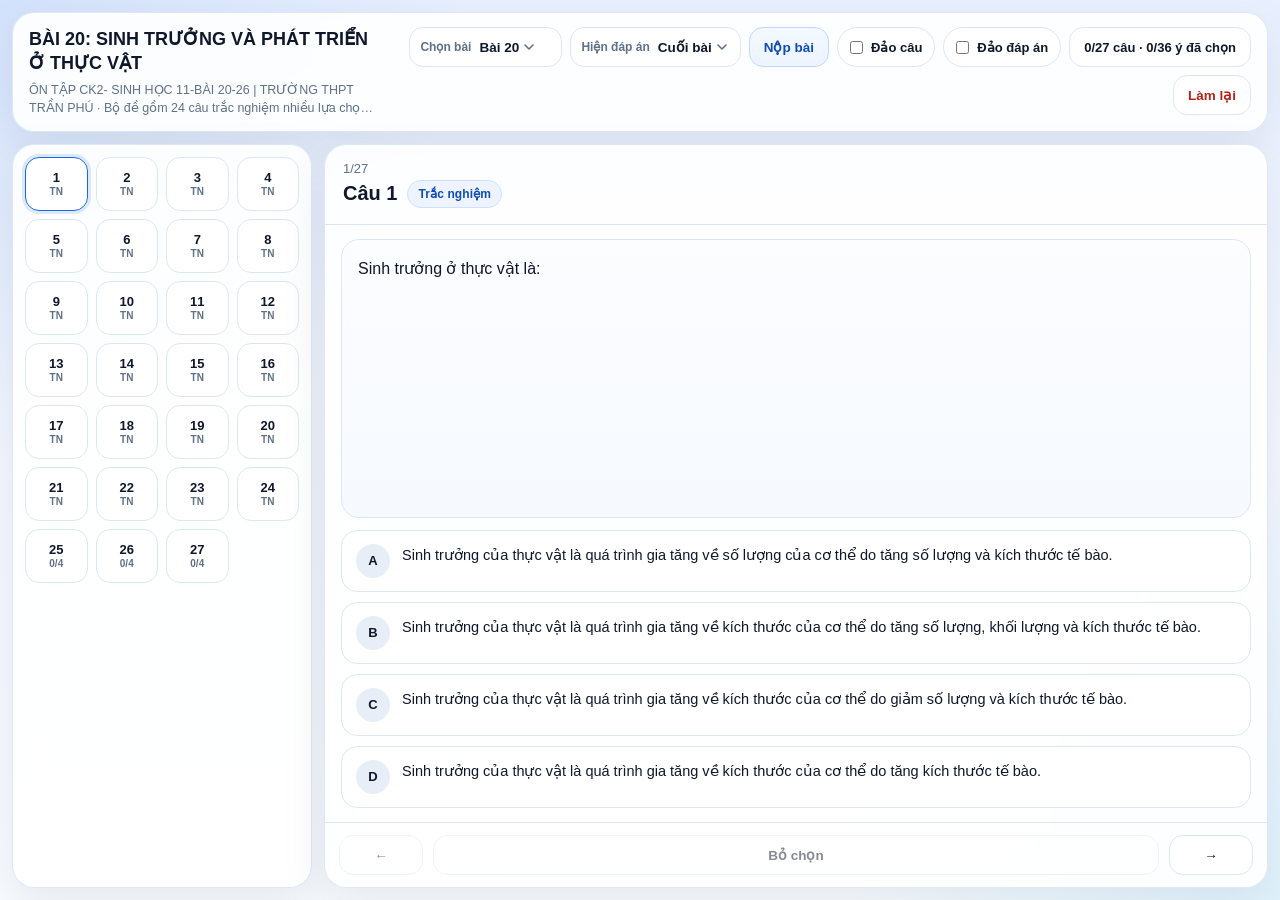
==== commit 793bb424: "Add custom select components for lesson and reveal mode with improved styling and functionality; inc" ====
--- a/index.html
+++ b/index.html
@@ -43,17 +43,29 @@
           <button class="tool-btn" id="closeToolsBtn" type="button">Đóng</button>
         </div>
         <button class="tool-btn mobile-only" id="openPaletteBtn" type="button">Câu</button>
-        <label class="tool-field" for="lessonSelect">
+        <div class="tool-field cs-field">
           <span class="tool-label">Chọn bài</span>
-          <select class="tool-select" id="lessonSelect"></select>
-        </label>
-        <label class="tool-field mode-field" for="revealModeSelect">
+          <div class="cs" id="lessonSelect" data-value="">
+            <button class="cs-trigger" type="button" aria-haspopup="listbox" aria-expanded="false">
+              <span class="cs-value"></span>
+              <svg class="cs-arrow" width="10" height="6" viewBox="0 0 10 6" fill="none" aria-hidden="true"><path d="M1 1l4 4 4-4" stroke="currentColor" stroke-width="1.6" stroke-linecap="round" stroke-linejoin="round"/></svg>
+            </button>
+            <div class="cs-list" role="listbox" hidden></div>
+          </div>
+        </div>
+        <div class="tool-field mode-field cs-field">
           <span class="tool-label">Hiện đáp án</span>
-          <select class="tool-select" id="revealModeSelect">
-            <option value="submit">Cuối bài</option>
-            <option value="instant">Chọn xong</option>
-          </select>
-        </label>
+          <div class="cs" id="revealModeSelect" data-value="submit">
+            <button class="cs-trigger" type="button" aria-haspopup="listbox" aria-expanded="false">
+              <span class="cs-value">Cuối bài</span>
+              <svg class="cs-arrow" width="10" height="6" viewBox="0 0 10 6" fill="none" aria-hidden="true"><path d="M1 1l4 4 4-4" stroke="currentColor" stroke-width="1.6" stroke-linecap="round" stroke-linejoin="round"/></svg>
+            </button>
+            <div class="cs-list" role="listbox" hidden>
+              <button class="cs-option selected" role="option" data-value="submit" type="button">Cuối bài</button>
+              <button class="cs-option" role="option" data-value="instant" type="button">Chọn xong</button>
+            </div>
+          </div>
+        </div>
         <button class="tool-btn accent" id="submitBtn" type="button">Nộp bài</button>
         <label class="toggle-chip" for="shuffleQuestionsToggle">
           <input id="shuffleQuestionsToggle" type="checkbox" />
@@ -134,7 +146,7 @@
         <button class="image-lightbox-nav" id="nextImageLightboxBtn" type="button" aria-label="Ảnh tiếp theo">→</button>
       </div>
       <div class="image-lightbox-caption" id="imageLightboxCaption" hidden></div>
-      <div class="image-lightbox-hint" id="imageLightboxHint">Bấm ra ngoài ảnh hoặc nhấn Esc để đóng</div>
+      <div class="image-lightbox-hint" id="imageLightboxHint">Bấm vùng tối bên ngoài hoặc nhấn Esc để đóng</div>
     </div>
   </div>
 
--- a/style.css
+++ b/style.css
@@ -261,24 +261,91 @@
   white-space: nowrap;
 }
 
-.tool-select {
-  min-width: 108px;
-  max-width: 100%;
+.cs-field {
+  position: relative;
+}
+
+.cs {
+  position: relative;
+  display: flex;
+  align-items: center;
+}
+
+.cs-trigger {
+  display: flex;
+  align-items: center;
+  gap: 5px;
   border: 0;
-  padding: 0 20px 0 0;
-  appearance: none;
-  -webkit-appearance: none;
-  background: transparent url("data:image/svg+xml,%3Csvg xmlns='http://www.w3.org/2000/svg' width='10' height='6' viewBox='0 0 10 6'%3E%3Cpath d='M1 1l4 4 4-4' stroke='%235f7187' stroke-width='1.5' stroke-linecap='round' stroke-linejoin='round' fill='none'/%3E%3C/svg%3E") no-repeat right 2px center;
+  padding: 0;
+  min-width: 72px;
+  background: transparent;
   color: var(--text);
+  font: inherit;
   font-size: 13.5px;
   font-weight: 700;
+  cursor: pointer;
   outline: none;
+  transition: color 0.15s;
+  white-space: nowrap;
+}
+
+.cs-trigger:hover {
+  color: var(--accent);
+}
+
+.cs-arrow {
+  flex-shrink: 0;
+  color: var(--muted);
+  transition: transform 0.18s ease;
+}
+
+.cs[data-open] .cs-arrow {
+  transform: rotate(180deg);
+}
+
+.cs-list {
+  position: absolute;
+  top: calc(100% + 10px);
+  left: 50%;
+  transform: translateX(-50%);
+  min-width: 130px;
+  background: var(--card);
+  border: 1px solid var(--line);
+  border-radius: 14px;
+  box-shadow: 0 8px 28px rgba(15, 23, 42, 0.12);
+  z-index: 200;
+  padding: 5px;
+  display: flex;
+  flex-direction: column;
+  gap: 2px;
+}
+
+.cs-option {
+  display: block;
+  width: 100%;
+  padding: 8px 14px;
+  border: 0;
+  border-radius: 9px;
+  background: transparent;
+  color: var(--text);
+  font: inherit;
+  font-size: 13px;
+  font-weight: 600;
+  text-align: left;
   cursor: pointer;
-  transition: color 0.15s ease;
-}
-
-.tool-select:hover {
-  color: var(--accent);
+  transition: background 0.12s;
+  white-space: nowrap;
+}
+
+.cs-option:hover {
+  background: var(--accent-soft);
+  color: var(--accent-strong);
+}
+
+.cs-option.selected {
+  background: var(--accent-soft);
+  color: var(--accent-strong);
+  font-weight: 700;
 }
 
 .toggle-chip {
@@ -1405,12 +1472,9 @@
     font-size: 11px;
   }
 
-  .tool-select {
+  .cs-trigger {
+    font-size: 12.5px;
     min-width: 0;
-    width: 100%;
-    font-size: 12.5px;
-    padding-right: 18px;
-    background-size: 9px 5px;
   }
 
   .toggle-chip {
@@ -1476,11 +1540,79 @@
   }
 
   .question-media {
+    grid-template-columns: 1fr;
     gap: 8px;
   }
 
   .question-image {
     max-height: min(28vh, 240px);
+  }
+
+  .question-image-hint {
+    left: 10px;
+    right: 10px;
+    bottom: 10px;
+    min-height: 28px;
+    padding: 0 10px;
+    font-size: 11px;
+  }
+
+  .image-lightbox {
+    padding: 8px;
+  }
+
+  .image-lightbox-panel {
+    height: calc(100dvh - 16px);
+    padding: 10px;
+    gap: 10px;
+    border-radius: 20px;
+  }
+
+  .image-lightbox-head {
+    gap: 8px;
+  }
+
+  .image-lightbox-meta {
+    min-height: 36px;
+    padding-inline: 12px;
+    font-size: 12px;
+  }
+
+  .image-lightbox-stage {
+    grid-template-columns: repeat(2, minmax(0, 1fr));
+    grid-template-areas:
+      "viewport viewport"
+      "prev next";
+    gap: 8px;
+  }
+
+  .image-lightbox-viewport {
+    min-height: min(52dvh, 480px);
+    padding: 10px;
+    border-radius: 16px;
+  }
+
+  .image-lightbox-image {
+    max-height: min(62dvh, 620px);
+    border-radius: 14px;
+  }
+
+  .image-lightbox-nav {
+    width: 100%;
+    height: 42px;
+    border-radius: 14px;
+    font-size: 17px;
+  }
+
+  .image-lightbox-caption {
+    padding: 10px 12px;
+    border-radius: 14px;
+    font-size: 12.5px;
+    line-height: 1.52;
+  }
+
+  .image-lightbox-hint {
+    font-size: 11.5px;
   }
 
   .question-code code {
@@ -1663,6 +1795,14 @@
     line-height: 1.5;
   }
 
+  .image-lightbox-panel {
+    border-radius: 18px;
+  }
+
+  .image-lightbox-hint {
+    text-align: left;
+  }
+
   .option-btn {
     padding: 9px 10px;
     gap: 8px;
@@ -1761,6 +1901,26 @@
     font-size: 13.75px;
   }
 
+  .question-image-hint {
+    font-size: 10.5px;
+  }
+
+  .image-lightbox {
+    padding: 6px;
+  }
+
+  .image-lightbox-panel {
+    height: calc(100dvh - 12px);
+    padding: 8px;
+    gap: 8px;
+    border-radius: 16px;
+  }
+
+  .image-lightbox-meta,
+  .image-lightbox-close {
+    min-height: 34px;
+  }
+
   .options {
     max-height: 50%;
   }
@@ -1805,6 +1965,10 @@
 
   .question-image {
     max-height: min(22vh, 190px);
+  }
+
+  .image-lightbox-viewport {
+    min-height: min(48dvh, 400px);
   }
 
   .options {
@@ -1858,13 +2022,16 @@
   }
 
   .overlay,
-  .overlay-panel {
+  .overlay-panel,
+  .image-lightbox,
+  .image-lightbox-panel {
     transition: none;
   }
 
   .tool-btn:active,
   .nav-btn:active,
   .q-btn:active,
+  .image-lightbox-nav:active,
   .option-btn:active,
   .tf-choice-btn:active {
     transform: none;
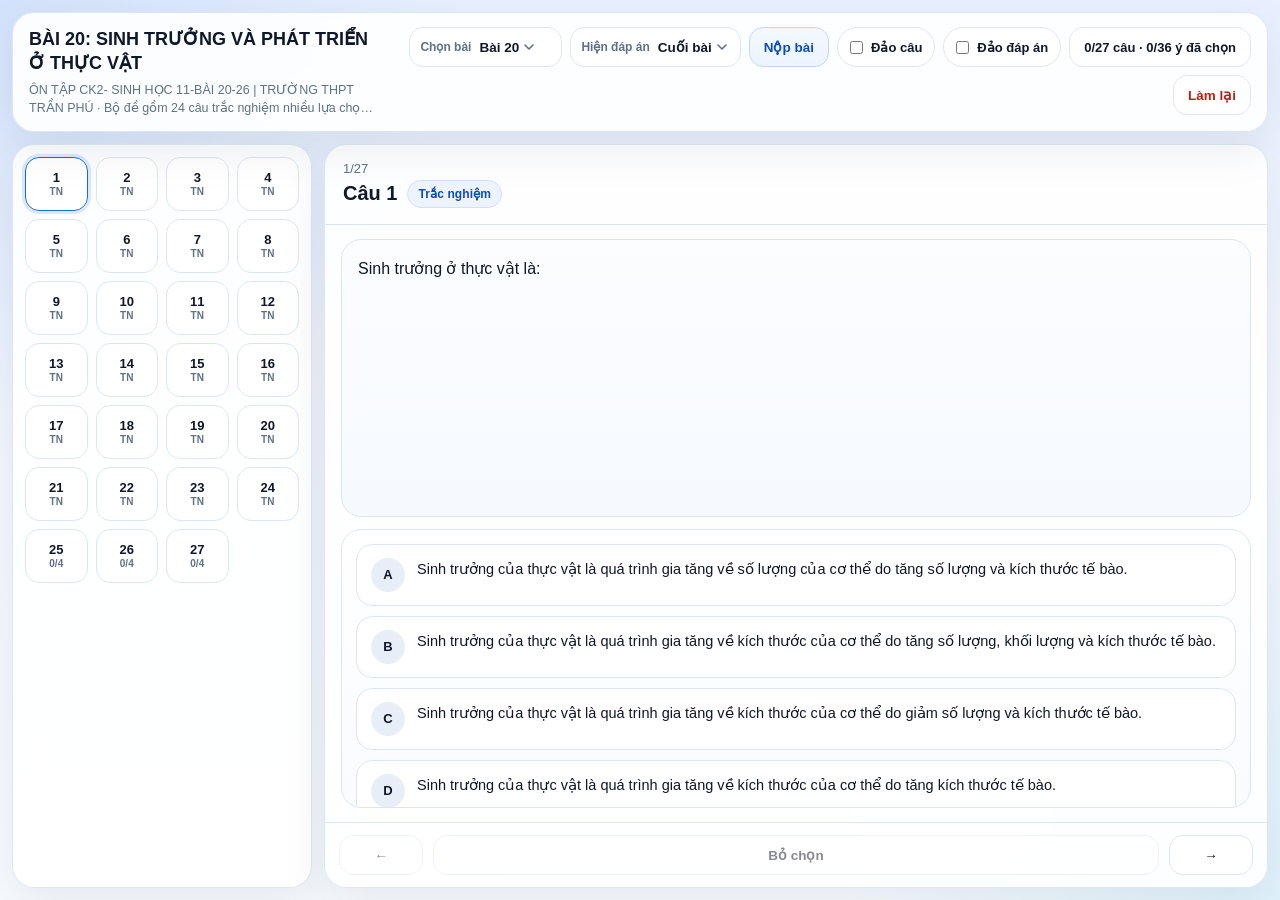
==== commit 45f8f3ee: "Refactor question viewer layout into prompt and answer panes for improved structure and styling" ====
--- a/index.html
+++ b/index.html
@@ -101,9 +101,13 @@
         </div>
 
         <div class="viewer-body">
-          <div class="question-text" id="questionText">Đang tải...</div>
-          <div class="question-media" id="questionMedia" hidden></div>
-          <div class="options" id="options"></div>
+          <div class="prompt-pane" id="promptPane">
+            <div class="question-text" id="questionText">Đang tải...</div>
+            <div class="question-media" id="questionMedia" hidden></div>
+          </div>
+          <div class="answer-pane">
+            <div class="options" id="options"></div>
+          </div>
         </div>
 
         <div class="viewer-foot">
--- a/style.css
+++ b/style.css
@@ -80,6 +80,7 @@
   justify-content: space-between;
   flex-wrap: wrap;
   gap: 14px;
+  z-index: 10;
   padding: 14px 16px;
   min-width: 0;
 }
@@ -580,24 +581,45 @@
 
 .viewer-body {
   min-height: 0;
-  display: flex;
-  flex-direction: column;
+  display: grid;
+  grid-template-rows: minmax(0, 1fr) minmax(0, 1fr);
   gap: 12px;
   padding: 14px 16px;
   overflow: hidden;
 }
 
+.prompt-pane,
+.answer-pane {
+  min-height: 0;
+  border: 1px solid var(--line);
+  border-radius: 20px;
+  overflow: hidden;
+}
+
+.prompt-pane {
+  padding: 16px;
+  display: flex;
+  flex-direction: column;
+  gap: 14px;
+  overflow: auto;
+  overscroll-behavior: contain;
+  background: linear-gradient(180deg, #fbfdff 0%, #f6f9fe 100%);
+}
+
+.answer-pane {
+  display: flex;
+  flex-direction: column;
+  background: linear-gradient(180deg, #ffffff 0%, #f9fbff 100%);
+}
+
 .question-text {
-  flex: 1 1 auto;
-  min-height: 0;
-  overflow: auto;
-  padding: 16px;
+  flex: 0 0 auto;
+  min-height: auto;
+  overflow: visible;
+  padding: 0;
   display: flex;
   flex-direction: column;
   gap: 12px;
-  border: 1px solid var(--line);
-  border-radius: 18px;
-  background: linear-gradient(180deg, #fbfdff 0%, #f6f9fe 100%);
   white-space: normal;
   word-break: break-word;
   font-size: 16px;
@@ -610,26 +632,25 @@
 }
 
 .question-media {
-  display: grid;
-  grid-template-columns: repeat(auto-fit, minmax(min(100%, 280px), 1fr));
-  gap: 12px;
-  align-items: start;
+  display: flex;
+  flex-direction: column;
+  gap: 14px;
+  align-items: stretch;
 }
 
 .question-figure {
   margin: 0;
   border: 1px solid var(--line);
-  border-radius: 18px;
-  background: rgba(255, 255, 255, 0.96);
+  border-radius: 16px;
+  background: rgba(255, 255, 255, 0.9);
   overflow: hidden;
-  box-shadow: 0 10px 24px rgba(15, 23, 42, 0.05);
-  transition: transform 0.18s ease, border-color 0.18s ease, box-shadow 0.18s ease;
+  box-shadow: 0 10px 20px rgba(15, 23, 42, 0.04);
+  transition: border-color 0.18s ease, box-shadow 0.18s ease;
 }
 
 .question-figure:hover {
   border-color: #bfd7ff;
-  box-shadow: 0 16px 32px rgba(15, 23, 42, 0.09);
-  transform: translateY(-1px);
+  box-shadow: 0 14px 28px rgba(15, 23, 42, 0.07);
 }
 
 .question-image-trigger {
@@ -655,7 +676,7 @@
 
 .question-image {
   width: 100%;
-  max-height: min(46vh, 420px);
+  max-height: min(58vh, 560px);
   display: block;
   object-fit: contain;
   transition: transform 0.22s ease;
@@ -761,10 +782,14 @@
 }
 
 .options {
-  flex: 0 1 auto;
+  flex: 1 1 auto;
+  min-height: 0;
   overflow: auto;
+  overscroll-behavior: contain;
   display: grid;
   gap: 10px;
+  padding: 14px;
+  align-content: start;
 }
 
 .option-btn {
@@ -1530,22 +1555,28 @@
     padding: 8px 10px;
   }
 
+  .prompt-pane,
+  .answer-pane {
+    border-radius: 16px;
+  }
+
+  .prompt-pane {
+    padding: 12px;
+    gap: 10px;
+  }
+
   .question-text {
-    flex: 1 1 0;
     gap: 10px;
-    padding: 12px;
-    border-radius: 14px;
     font-size: 14.5px;
     line-height: 1.56;
   }
 
   .question-media {
-    grid-template-columns: 1fr;
     gap: 8px;
   }
 
   .question-image {
-    max-height: min(28vh, 240px);
+    max-height: min(46vh, 360px);
   }
 
   .question-image-hint {
@@ -1637,14 +1668,13 @@
 
   .options {
     min-height: 0;
-    max-height: 46%;
     gap: 8px;
     align-content: start;
+    padding: 12px;
   }
 
   .options[data-type="true_false"] {
     gap: 8px;
-    max-height: 50%;
   }
 
   .tf-intro {
@@ -1789,8 +1819,16 @@
     padding: 5px 8px;
   }
 
+  .prompt-pane,
+  .answer-pane {
+    border-radius: 14px;
+  }
+
+  .prompt-pane {
+    padding: 11px;
+  }
+
   .question-text {
-    padding: 11px;
     font-size: 14px;
     line-height: 1.5;
   }
@@ -1816,10 +1854,6 @@
     font-size: 11px;
   }
 
-  .options {
-    max-height: 48%;
-  }
-
   .tf-card {
     grid-template-columns: 30px minmax(0, 1fr);
     gap: 7px;
@@ -1895,9 +1929,16 @@
     border-radius: 14px;
   }
 
+  .prompt-pane,
+  .answer-pane {
+    border-radius: 12px;
+  }
+
+  .prompt-pane {
+    padding: 10px;
+  }
+
   .question-text {
-    padding: 10px;
-    border-radius: 12px;
     font-size: 13.75px;
   }
 
@@ -1921,10 +1962,6 @@
     min-height: 34px;
   }
 
-  .options {
-    max-height: 50%;
-  }
-
   .option-btn {
     padding: 8px 9px;
     border-radius: 12px;
@@ -1969,10 +2006,6 @@
 
   .image-lightbox-viewport {
     min-height: min(48dvh, 400px);
-  }
-
-  .options {
-    max-height: 50%;
   }
 
   .viewer-foot {
